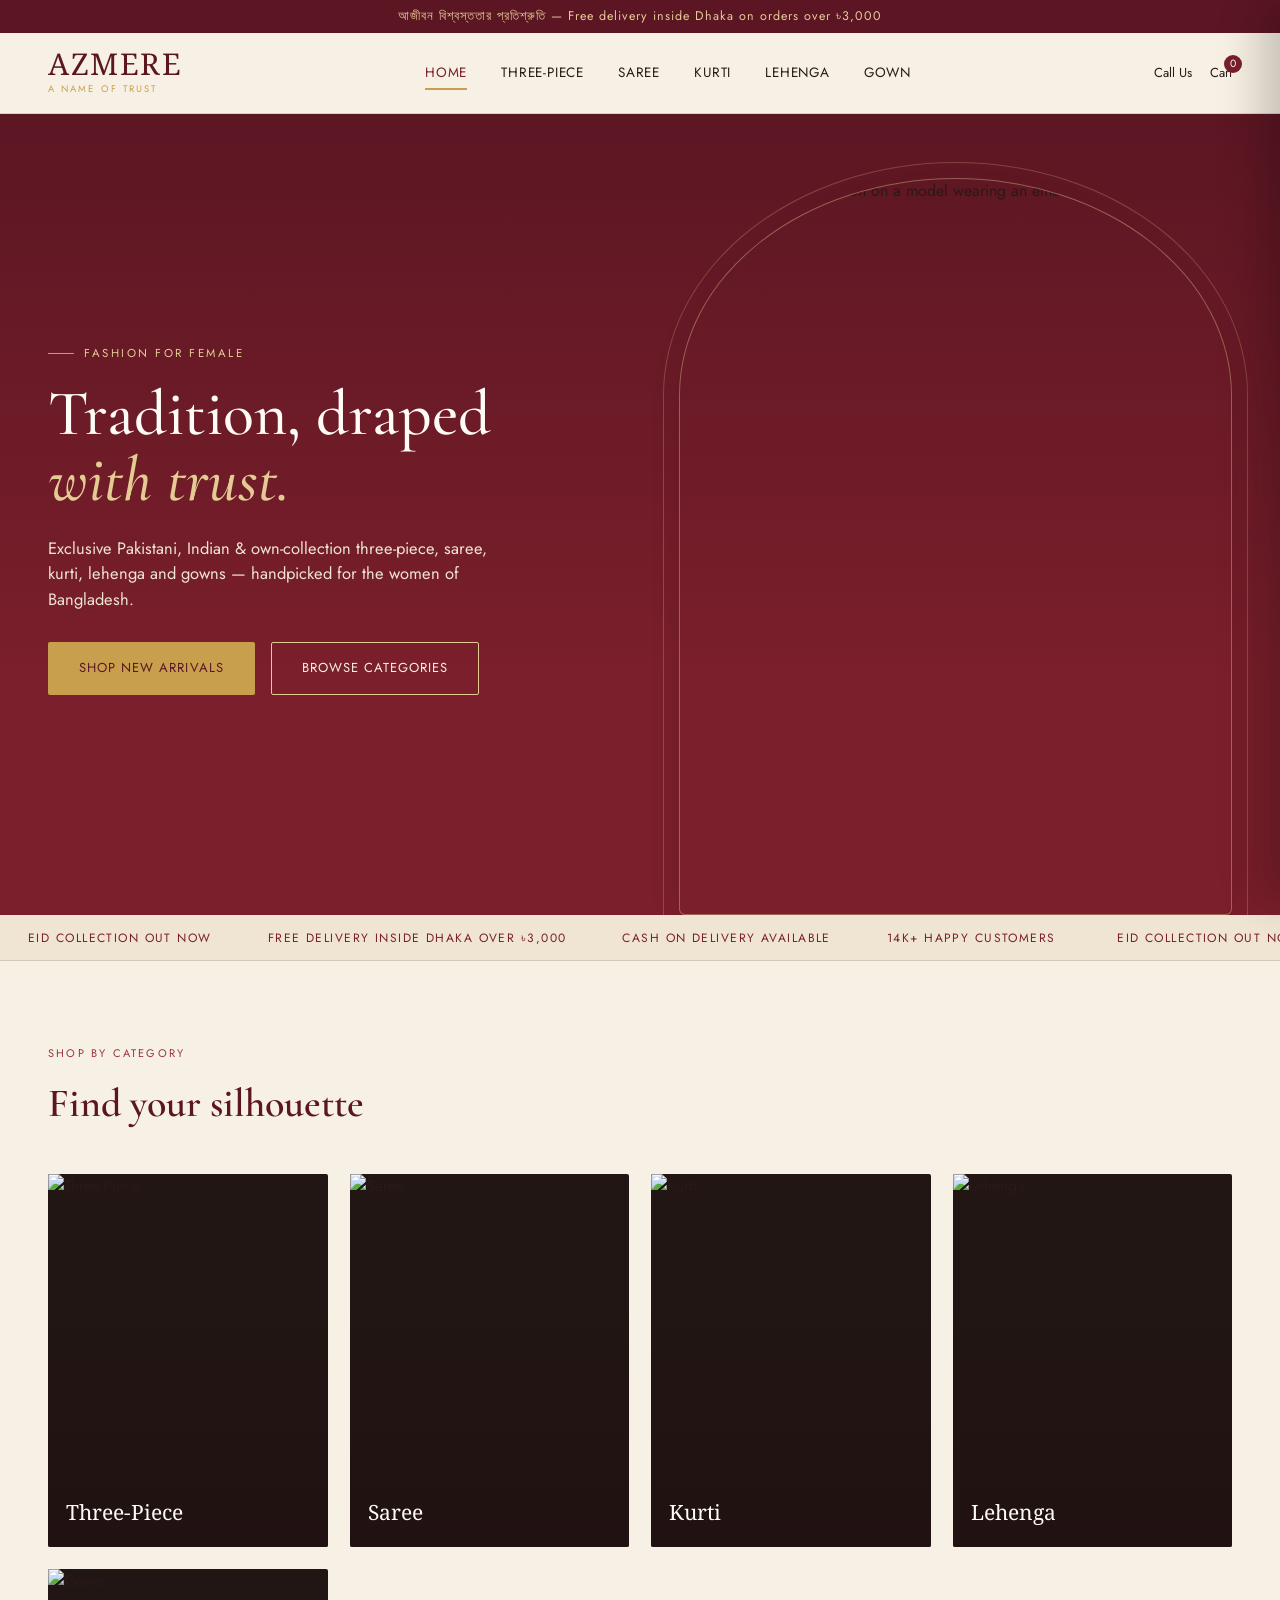
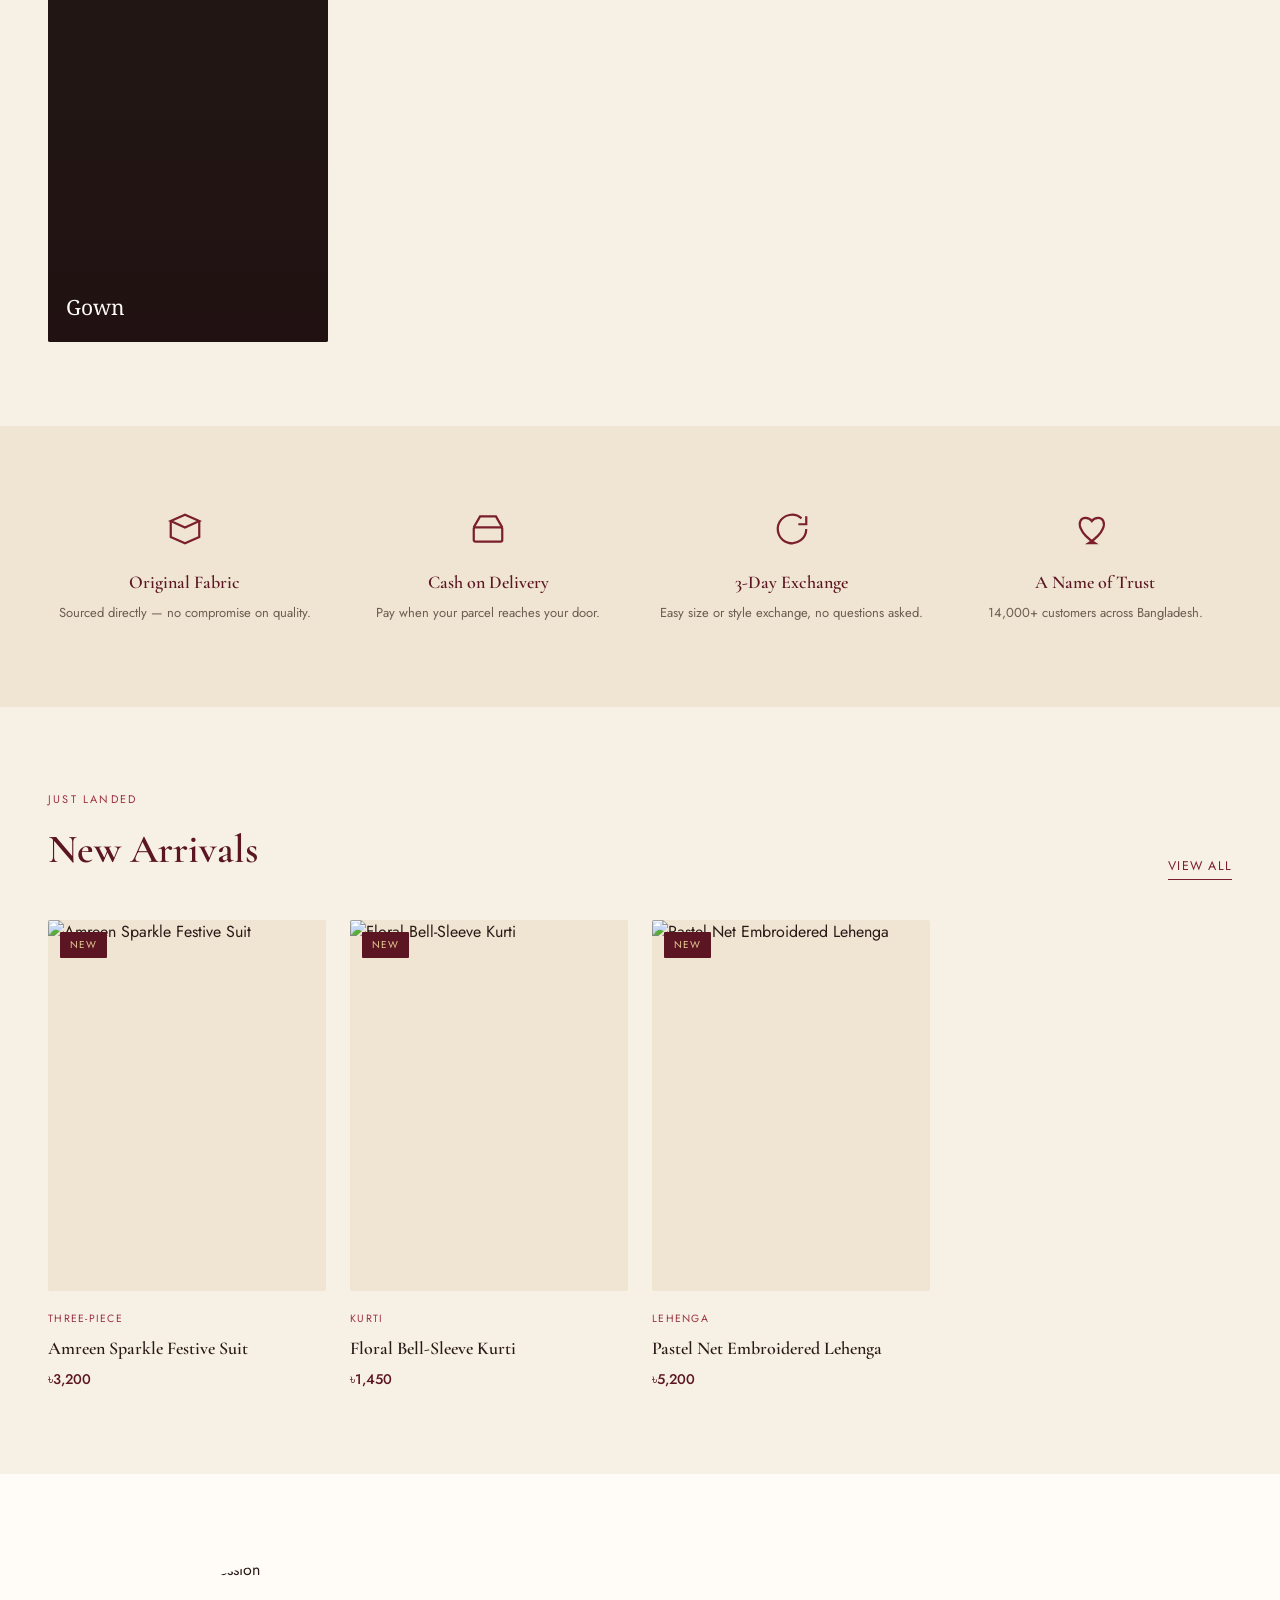
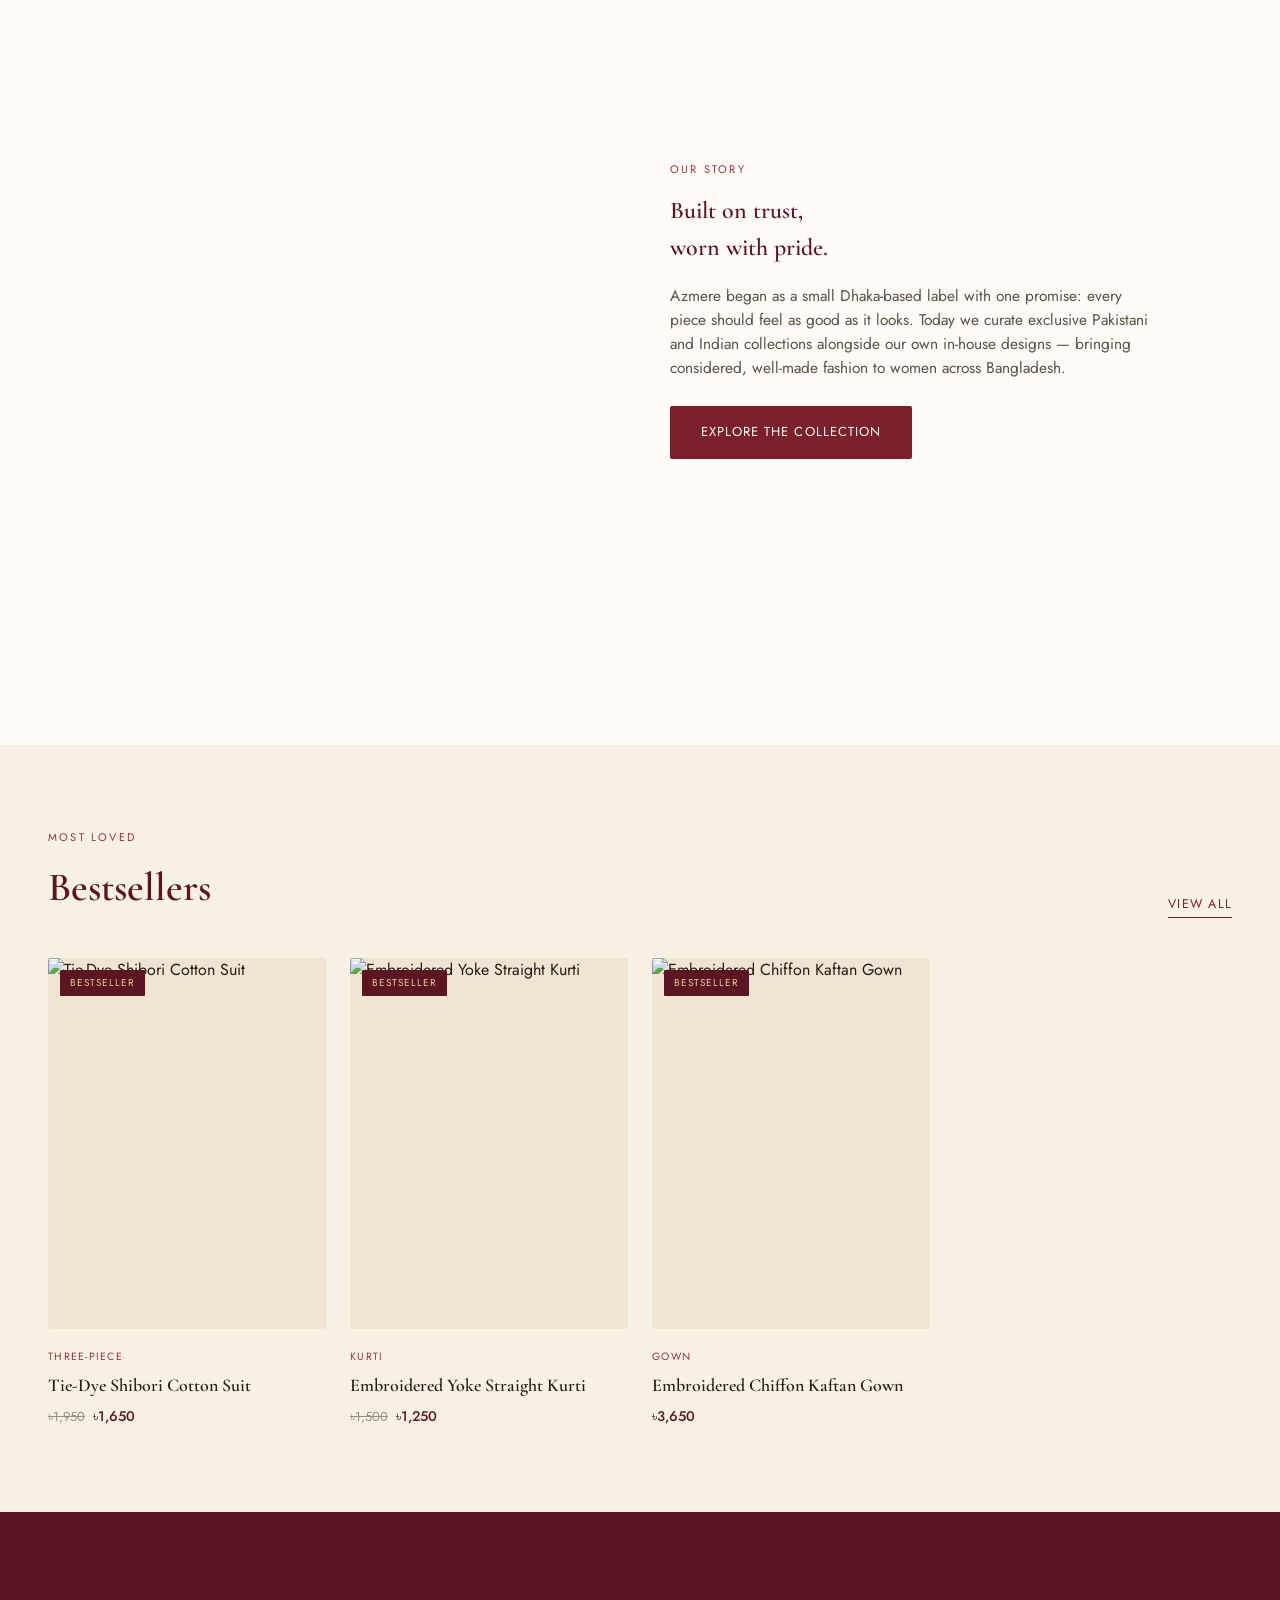
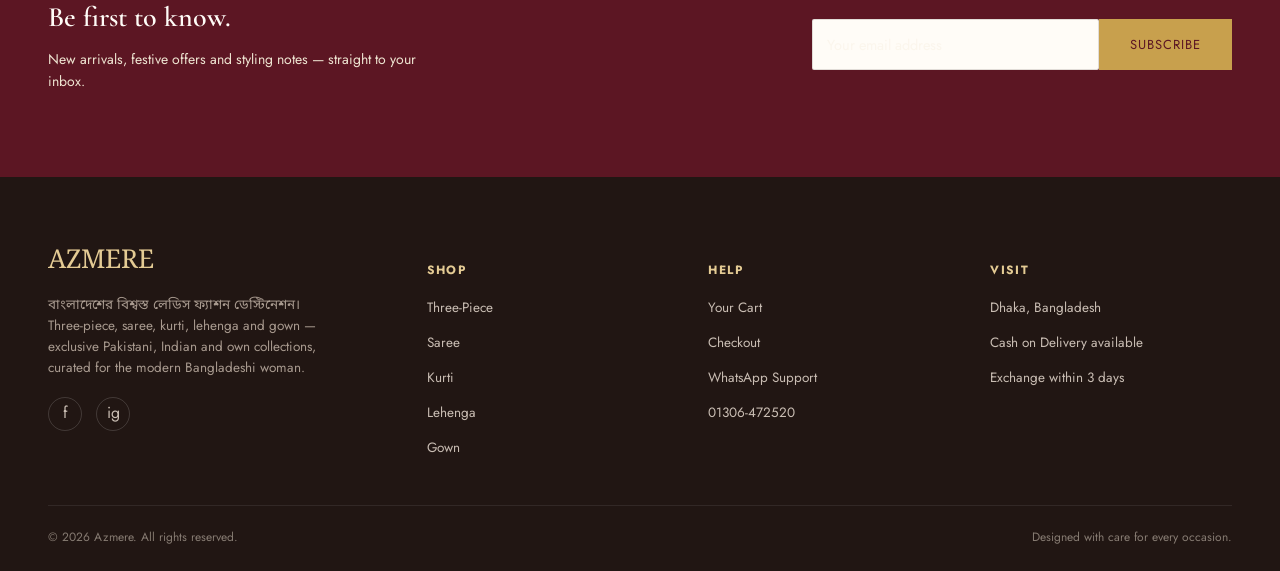
==== index.html @ 57e8e6a3 "Initial Azmere website" ====
<!DOCTYPE html>
<html lang="bn">
<head>
<meta charset="UTF-8">
<meta name="viewport" content="width=device-width, initial-scale=1.0">
<title>Azmere — A Name of Trust | Ladies Fashion, Bangladesh</title>
<link rel="preconnect" href="https://fonts.googleapis.com">
<link href="https://fonts.googleapis.com/css2?family=Cormorant+Garamond:ital,wght@0,500;0,600;1,500&family=Jost:wght@400;500;600&family=Noto+Sans+Bengali:wght@400;500&family=Noto+Serif+Bengali:wght@500;600&display=swap" rel="stylesheet">
<link rel="stylesheet" href="style.css">
</head>
<body>

<section class="hero">
  <div class="hero-grid">
    <div>
      <div class="hero-eyebrow">Fashion For Female</div>
      <h1>Tradition, draped<br><em>with trust.</em></h1>
      <p class="lede">Exclusive Pakistani, Indian &amp; own-collection three-piece, saree, kurti, lehenga and gowns — handpicked for the women of Bangladesh.</p>
      <div class="hero-ctas">
        <a href="category.html?cat=three-piece" class="btn btn-gold">Shop New Arrivals</a>
        <a href="#categories" class="btn btn-outline">Browse Categories</a>
      </div>
    </div>
    <div class="hero-art">
      <div class="arch"><img src="https://picsum.photos/seed/azmere-hero/800/1040" alt="Azmere festive collection on a model wearing an embroidered gown"></div>
    </div>
  </div>
</section>

<div class="strip"><div class="strip-track">
  <span>EID COLLECTION OUT NOW</span><span>FREE DELIVERY INSIDE DHAKA OVER ৳3,000</span><span>CASH ON DELIVERY AVAILABLE</span><span>14K+ HAPPY CUSTOMERS</span>
  <span>EID COLLECTION OUT NOW</span><span>FREE DELIVERY INSIDE DHAKA OVER ৳3,000</span><span>CASH ON DELIVERY AVAILABLE</span><span>14K+ HAPPY CUSTOMERS</span>
</div></div>

<section id="categories">
  <div class="container">
    <div class="section-head">
      <div>
        <span class="section-eyebrow">Shop by category</span>
        <h2>Find your silhouette</h2>
      </div>
    </div>
    <div class="cat-grid" id="catGrid"></div>
  </div>
</section>

<section class="trust">
  <div class="container trust-grid">
    <div class="trust-item">
      <svg class="trust-icon" viewBox="0 0 24 24" fill="none" stroke="currentColor" stroke-width="1.4"><path d="M3 7l9-4 9 4-9 4-9-4z"/><path d="M3 7v10l9 4 9-4V7"/></svg>
      <h4>Original Fabric</h4>
      <p>Sourced directly — no compromise on quality.</p>
    </div>
    <div class="trust-item">
      <svg class="trust-icon" viewBox="0 0 24 24" fill="none" stroke="currentColor" stroke-width="1.4"><path d="M3 11l4-7h10l4 7"/><rect x="3" y="11" width="18" height="9" rx="1"/></svg>
      <h4>Cash on Delivery</h4>
      <p>Pay when your parcel reaches your door.</p>
    </div>
    <div class="trust-item">
      <svg class="trust-icon" viewBox="0 0 24 24" fill="none" stroke="currentColor" stroke-width="1.4"><path d="M21 12a9 9 0 11-3-6.7"/><path d="M21 4v5h-5"/></svg>
      <h4>3-Day Exchange</h4>
      <p>Easy size or style exchange, no questions asked.</p>
    </div>
    <div class="trust-item">
      <svg class="trust-icon" viewBox="0 0 24 24" fill="none" stroke="currentColor" stroke-width="1.4"><path d="M12 21s-7-4.5-9-9.3C1.4 8 3 5 6 5c2 0 3.5 1.3 4 2 .5-.7 2-2 4-2 3 0 4.6 3 3 6.7-2 4.8-9 9.3-9 9.3z"/></svg>
      <h4>A Name of Trust</h4>
      <p>14,000+ customers across Bangladesh.</p>
    </div>
  </div>
</section>

<section>
  <div class="container">
    <div class="section-head">
      <div>
        <span class="section-eyebrow">Just landed</span>
        <h2>New Arrivals</h2>
      </div>
      <a class="view-all" href="category.html?cat=three-piece">View All</a>
    </div>
    <div class="prod-grid" id="newGrid"></div>
  </div>
</section>

<section class="editorial">
  <div class="container editorial-grid">
    <div class="editorial-art">
      <div class="arch"><img src="https://picsum.photos/seed/azmere-about/720/900" alt="Azmere studio styling session"></div>
    </div>
    <div class="editorial-copy">
      <span class="section-eyebrow">Our story</span>
      <h2>Built on trust,<br>worn with pride.</h2>
      <p>Azmere began as a small Dhaka-based label with one promise: every piece should feel as good as it looks. Today we curate exclusive Pakistani and Indian collections alongside our own in-house designs — bringing considered, well-made fashion to women across Bangladesh.</p>
      <a href="category.html?cat=gown" class="btn btn-maroon">Explore the Collection</a>
    </div>
  </div>
</section>

<section>
  <div class="container">
    <div class="section-head">
      <div>
        <span class="section-eyebrow">Most loved</span>
        <h2>Bestsellers</h2>
      </div>
      <a class="view-all" href="category.html?cat=kurti">View All</a>
    </div>
    <div class="prod-grid" id="bestGrid"></div>
  </div>
</section>

<section class="newsletter">
  <div class="container newsletter-inner">
    <div>
      <h2>Be first to know.</h2>
      <p>New arrivals, festive offers and styling notes — straight to your inbox.</p>
    </div>
    <form class="newsletter-form" onsubmit="event.preventDefault(); toast('Subscribed! Welcome to Azmere.'); this.reset();">
      <input type="email" placeholder="Your email address" required>
      <button class="btn btn-gold" type="submit">Subscribe</button>
    </form>
  </div>
</section>

<script src="app.js"></script>
<script>
  renderHeader("home");
  renderFooter();

  document.getElementById("catGrid").innerHTML = CATEGORIES.map(c => `
    <a class="cat-tile" href="category.html?cat=${c.slug}">
      <img src="${c.img}" alt="${c.name}">
      <span class="cat-label">${c.name}</span>
      <span class="cat-count">${PRODUCTS.filter(p=>p.cat===c.slug).length} styles</span>
    </a>
  `).join("");

  function productCard(p){
    const mainImg = img(p.images[0]);
    return `
    <a class="prod-card" href="product.html?id=${p.id}">
      <div class="prod-thumb">
        ${p.tag ? `<span class="badge">${p.tag}</span>` : ""}
        <img src="${mainImg}" alt="${p.name}">
        <button class="quick-add" onclick="event.preventDefault();event.stopPropagation();addToCart('${p.id}','${p.colors[0]}','M',1);toast('${p.name} added to bag');">Quick Add</button>
      </div>
      <span class="prod-cat">${catName(p.cat)}</span>
      <h3 class="prod-title">${p.name}</h3>
      <div class="prod-price">${p.was ? `<span class="was">${fmt(p.was)}</span>`:""}${fmt(p.price)}</div>
    </a>`;
  }

  document.getElementById("newGrid").innerHTML = PRODUCTS.filter(p=>p.tag==="New").slice(0,4).map(productCard).join("")
    || PRODUCTS.slice(0,4).map(productCard).join("");
  document.getElementById("bestGrid").innerHTML = PRODUCTS.filter(p=>p.tag==="Bestseller").slice(0,4).map(productCard).join("")
    || PRODUCTS.slice(4,8).map(productCard).join("");
</script>
</body>
</html>
---- style.css ----
/* ============================================================
   AZMERE — A Name of Trust
   Design tokens
   ============================================================ */
:root{
  --maroon-deep:   #5C1623;
  --maroon:        #7A1F2B;
  --maroon-soft:   #9C3340;
  --gold:          #C8A04D;
  --gold-soft:     #E4CB94;
  --cream:         #F7F0E4;
  --cream-2:       #EFE5D2;
  --charcoal:      #211613;
  --ink:           #2A1A17;
  --line:          rgba(42,26,23,0.14);
  --white:         #FFFCF7;

  --display: "Cormorant Garamond", "Noto Serif Bengali", serif;
  --body: "Jost", "Noto Sans Bengali", sans-serif;
  --label: "Jost", sans-serif;

  --radius: 2px;
  --shadow: 0 18px 40px -18px rgba(42,18,18,0.35);
  --maxw: 1240px;
}

@font-face{font-family:"Cormorant Garamond";src:local("Cormorant Garamond");}

*{box-sizing:border-box;}
html{scroll-behavior:smooth;}
body{
  margin:0;
  background:var(--cream);
  color:var(--ink);
  font-family:var(--body);
  font-size:16px;
  line-height:1.55;
  -webkit-font-smoothing:antialiased;
}
img{max-width:100%;display:block;}
a{color:inherit;text-decoration:none;}
ul{margin:0;padding:0;list-style:none;}
button{font-family:inherit;cursor:pointer;}
h1,h2,h3,h4{font-family:var(--display);font-weight:600;margin:0;color:var(--maroon-deep);}
.container{max-width:var(--maxw);margin:0 auto;padding:0 28px;}

:focus-visible{outline:2px solid var(--maroon);outline-offset:3px;}

/* ---------- Topbar ---------- */
.topbar{
  background:var(--maroon-deep);
  color:var(--gold-soft);
  font-family:var(--label);
  font-size:12.5px;
  letter-spacing:.08em;
  text-align:center;
  padding:7px 14px;
}

/* ---------- Header ---------- */
.site-header{
  background:var(--cream);
  border-bottom:1px solid var(--line);
  position:sticky;top:0;z-index:50;
}
.header-inner{
  display:flex;align-items:center;justify-content:space-between;
  padding:18px 28px;
  max-width:var(--maxw);margin:0 auto;
  gap:24px;
}
.logo{
  font-family:var(--display);
  font-size:30px;
  letter-spacing:.05em;
  color:var(--maroon-deep);
  display:flex;flex-direction:column;line-height:1;
}
.logo small{
  font-family:var(--label);
  font-size:9.5px;letter-spacing:.22em;color:var(--gold);
  margin-top:4px;text-transform:uppercase;
}
.main-nav{display:flex;gap:34px;font-family:var(--label);}
.main-nav a{
  font-size:13.5px;letter-spacing:.06em;text-transform:uppercase;
  color:var(--ink);position:relative;padding:6px 0;
}
.main-nav a.active, .main-nav a:hover{color:var(--maroon);}
.main-nav a.active::after{
  content:"";position:absolute;left:0;right:0;bottom:0;height:2px;background:var(--gold);
}
.header-actions{display:flex;align-items:center;gap:18px;}
.icon-btn{
  position:relative;background:none;border:none;color:var(--ink);
  display:flex;align-items:center;gap:6px;font-family:var(--label);font-size:13px;
}
.icon-btn:hover{color:var(--maroon);}
.cart-count{
  background:var(--maroon);color:var(--white);
  font-size:10.5px;border-radius:50%;
  width:18px;height:18px;display:flex;align-items:center;justify-content:center;
  position:absolute;top:-8px;right:-10px;
}
.nav-toggle{display:none;background:none;border:none;}

/* ---------- Hero / Arch motif (signature element) ---------- */
.arch{
  position:relative;
  border-radius: 280px 280px 6px 6px / 220px 220px 6px 6px;
  overflow:hidden;
}
.hero{
  position:relative;
  background:linear-gradient(180deg,var(--maroon-deep) 0%, var(--maroon) 70%);
  overflow:hidden;
  padding:0;
}
.hero-grid{
  display:grid;grid-template-columns:1.05fr 1fr;
  align-items:center;
  max-width:var(--maxw);margin:0 auto;
  gap:50px;padding:64px 28px 0;
}
.hero-eyebrow{
  font-family:var(--label);letter-spacing:.22em;font-size:11.5px;
  color:var(--gold-soft);text-transform:uppercase;
  display:flex;align-items:center;gap:10px;
}
.hero-eyebrow::before{content:"";width:26px;height:1px;background:var(--gold);}
.hero h1{
  color:var(--white);font-size:clamp(40px,5vw,64px);
  line-height:1.04;margin:18px 0 22px;font-weight:500;
}
.hero h1 em{color:var(--gold-soft);font-style:italic;}
.hero p.lede{
  color:var(--cream-2);font-size:16.5px;max-width:440px;margin:0 0 30px;
}
.hero-ctas{display:flex;gap:16px;margin-bottom:54px;flex-wrap:wrap;}
.hero-art{
  position:relative;align-self:end;
}
.hero-art .arch{
  aspect-ratio:3/4;
  border:1px solid rgba(228,203,148,.4);
  box-shadow:var(--shadow);
}
.hero-art img{width:100%;height:100%;object-fit:cover;}
.hero-art::before{
  content:"";position:absolute;inset:-16px;
  border-radius: 296px 296px 6px 6px / 236px 236px 6px 6px;
  border:1px solid rgba(228,203,148,.25);pointer-events:none;
}

/* ---------- Buttons ---------- */
.btn{
  display:inline-flex;align-items:center;justify-content:center;gap:8px;
  font-family:var(--label);font-size:13px;letter-spacing:.08em;text-transform:uppercase;
  padding:15px 30px;border-radius:var(--radius);border:1px solid transparent;
  transition:transform .18s ease, background .18s ease, color .18s ease, border-color .18s ease;
}
.btn:active{transform:translateY(1px);}
.btn-gold{background:var(--gold);color:var(--maroon-deep);}
.btn-gold:hover{background:var(--gold-soft);}
.btn-outline{border-color:var(--gold-soft);color:var(--cream);}
.btn-outline:hover{background:rgba(228,203,148,.12);}
.btn-maroon{background:var(--maroon);color:var(--white);}
.btn-maroon:hover{background:var(--maroon-deep);}
.btn-ghost{background:transparent;border-color:var(--line);color:var(--ink);}
.btn-ghost:hover{border-color:var(--maroon);}
.btn-block{width:100%;}
.btn[disabled]{opacity:.5;cursor:not-allowed;}

/* ---------- Marquee strip ---------- */
.strip{
  background:var(--cream-2);border-bottom:1px solid var(--line);
  overflow:hidden;white-space:nowrap;padding:10px 0;
}
.strip-track{display:inline-block;animation:scroll 26s linear infinite;font-family:var(--label);letter-spacing:.12em;font-size:12px;color:var(--maroon);text-transform:uppercase;}
.strip-track span{margin:0 28px;}
@keyframes scroll{from{transform:translateX(0);}to{transform:translateX(-50%);}}
@media (prefers-reduced-motion:reduce){.strip-track{animation:none;}}

/* ---------- Section scaffolding ---------- */
section{padding:84px 0;}
.section-head{
  display:flex;align-items:flex-end;justify-content:space-between;
  margin-bottom:40px;gap:24px;flex-wrap:wrap;
}
.section-eyebrow{
  font-family:var(--label);letter-spacing:.2em;font-size:11px;color:var(--maroon-soft);
  text-transform:uppercase;margin-bottom:10px;display:block;
}
.section-head h2{font-size:clamp(28px,3.2vw,40px);}
.section-head .view-all{font-family:var(--label);font-size:12.5px;letter-spacing:.1em;text-transform:uppercase;color:var(--maroon);border-bottom:1px solid var(--maroon);padding-bottom:3px;}

/* ---------- Category tiles ---------- */
.cat-grid{display:grid;grid-template-columns:repeat(4,1fr);gap:22px;}
.cat-tile{position:relative;display:block;border-radius:var(--radius);overflow:hidden;background:var(--charcoal);aspect-ratio:3/4;}
.cat-tile img{width:100%;height:100%;object-fit:cover;transition:transform .5s ease;}
.cat-tile:hover img{transform:scale(1.06);}
.cat-tile::after{content:"";position:absolute;inset:0;background:linear-gradient(180deg,rgba(33,16,18,0) 35%,rgba(33,16,18,.78) 100%);}
.cat-tile .cat-label{
  position:absolute;left:18px;bottom:16px;color:var(--white);z-index:2;
  font-family:var(--display);font-size:21px;
}
.cat-tile .cat-count{position:absolute;left:18px;bottom:0;transform:translateY(34px);color:var(--gold-soft);font-family:var(--label);font-size:11px;letter-spacing:.1em;z-index:2;}

/* ---------- Product grid / cards ---------- */
.prod-grid{display:grid;grid-template-columns:repeat(4,1fr);gap:28px 24px;}
.prod-card{display:block;position:relative;}
.prod-thumb{
  position:relative;aspect-ratio:3/4;overflow:hidden;background:var(--cream-2);
  border-radius:var(--radius);margin-bottom:14px;
}
.prod-thumb img{width:100%;height:100%;object-fit:cover;transition:transform .45s ease;}
.prod-card:hover .prod-thumb img{transform:scale(1.045);}
.badge{
  position:absolute;top:12px;left:12px;background:var(--maroon-deep);color:var(--gold-soft);
  font-family:var(--label);font-size:10px;letter-spacing:.1em;text-transform:uppercase;
  padding:5px 10px;border-radius:1px;z-index:2;
}
.quick-add{
  position:absolute;left:10px;right:10px;bottom:10px;
  background:rgba(247,240,228,.95);color:var(--maroon-deep);
  font-family:var(--label);font-size:11.5px;letter-spacing:.08em;text-transform:uppercase;
  padding:10px;text-align:center;border-radius:1px;
  opacity:0;transform:translateY(8px);transition:opacity .2s, transform .2s;
  border:none;width:calc(100% - 20px);
}
.prod-card:hover .quick-add{opacity:1;transform:translateY(0);}
.prod-cat{font-family:var(--label);font-size:10.5px;letter-spacing:.12em;color:var(--maroon-soft);text-transform:uppercase;}
.prod-title{font-family:var(--display);font-size:18px;margin:5px 0 6px;color:var(--ink);}
.prod-price{font-family:var(--label);font-size:14px;color:var(--maroon-deep);font-weight:500;}
.prod-price .was{color:#9a8c80;text-decoration:line-through;font-weight:400;margin-right:8px;font-size:13px;}

/* ---------- Filters bar ---------- */
.filters-bar{
  display:flex;align-items:center;justify-content:space-between;gap:18px;
  padding:18px 0;border-bottom:1px solid var(--line);margin-bottom:34px;flex-wrap:wrap;
}
.filters-left{display:flex;gap:10px;flex-wrap:wrap;}
.chip{
  font-family:var(--label);font-size:12px;letter-spacing:.06em;text-transform:uppercase;
  padding:9px 16px;border:1px solid var(--line);border-radius:20px;background:var(--white);color:var(--ink);
}
.chip.active{background:var(--maroon-deep);color:var(--gold-soft);border-color:var(--maroon-deep);}
.sort-select{
  font-family:var(--label);font-size:12.5px;letter-spacing:.05em;text-transform:uppercase;
  padding:9px 14px;border:1px solid var(--line);background:var(--white);border-radius:20px;color:var(--ink);
}
.result-count{font-family:var(--label);font-size:12.5px;color:#7a6a60;}

/* ---------- Breadcrumb ---------- */
.breadcrumb{
  font-family:var(--label);font-size:11.5px;letter-spacing:.06em;text-transform:uppercase;
  color:#8a7a6f;padding:22px 0 0;
}
.breadcrumb a:hover{color:var(--maroon);}
.breadcrumb span{margin:0 8px;}

/* ---------- Page banner ---------- */
.page-banner{
  background:linear-gradient(180deg,var(--maroon-deep), var(--maroon));
  padding:46px 0 38px;color:var(--white);
}
.page-banner h1{color:var(--white);font-size:clamp(30px,4vw,42px);}
.page-banner .breadcrumb{color:var(--gold-soft);opacity:.85;}
.page-banner .breadcrumb a{color:var(--gold-soft);}

/* ---------- Product view ---------- */
.pv-wrap{display:grid;grid-template-columns:0.95fr 1fr;gap:64px;padding-top:50px;}
.pv-gallery{display:flex;gap:14px;}
.pv-thumbs{display:flex;flex-direction:column;gap:10px;width:78px;flex-shrink:0;}
.pv-thumbs button{
  border:1px solid var(--line);padding:0;background:none;border-radius:var(--radius);overflow:hidden;aspect-ratio:3/4;
}
.pv-thumbs button.active{border-color:var(--maroon);}
.pv-main{flex:1;aspect-ratio:3/4;overflow:hidden;border-radius:var(--radius);background:var(--cream-2);}
.pv-main img{width:100%;height:100%;object-fit:cover;}
.pv-info .prod-cat{font-size:11.5px;}
.pv-info h1{font-size:clamp(28px,3vw,36px);margin:10px 0 14px;}
.pv-price-row{display:flex;align-items:center;gap:12px;margin-bottom:6px;}
.pv-price{font-family:var(--label);font-size:22px;color:var(--maroon-deep);font-weight:500;}
.pv-price .was{font-size:16px;color:#9a8c80;text-decoration:line-through;font-weight:400;}
.pv-save{font-family:var(--label);font-size:11.5px;background:var(--gold-soft);color:var(--maroon-deep);padding:4px 9px;border-radius:2px;letter-spacing:.04em;}
.pv-stock{font-family:var(--label);font-size:12px;color:#3f7a4d;margin:10px 0 20px;letter-spacing:.03em;}
.pv-divider{height:1px;background:var(--line);margin:26px 0;}
.option-block{margin-bottom:24px;}
.option-label{font-family:var(--label);font-size:12px;letter-spacing:.1em;text-transform:uppercase;color:var(--ink);margin-bottom:10px;display:flex;justify-content:space-between;}
.swatches{display:flex;gap:10px;flex-wrap:wrap;}
.swatch{
  font-family:var(--label);font-size:12.5px;padding:9px 16px;border:1px solid var(--line);
  background:var(--white);border-radius:20px;color:var(--ink);
}
.swatch.active{border-color:var(--maroon-deep);background:var(--maroon-deep);color:var(--gold-soft);}
.qty-row{display:flex;align-items:center;gap:18px;margin-bottom:22px;}
.qty-stepper{display:flex;align-items:center;border:1px solid var(--line);border-radius:24px;overflow:hidden;}
.qty-stepper button{background:none;border:none;width:38px;height:38px;font-size:16px;color:var(--maroon-deep);}
.qty-stepper span{width:34px;text-align:center;font-family:var(--label);}
.pv-actions{display:flex;gap:14px;margin-bottom:26px;}
.pv-meta{font-family:var(--label);font-size:12.5px;color:#6c5d53;line-height:2;}
.pv-meta strong{color:var(--ink);}
.accordion{border-top:1px solid var(--line);margin-top:30px;}
.accordion-item{border-bottom:1px solid var(--line);}
.accordion-item summary{
  font-family:var(--display);font-size:16.5px;padding:18px 0;cursor:pointer;
  display:flex;justify-content:space-between;align-items:center;color:var(--ink);
  list-style:none;
}
.accordion-item summary::-webkit-details-marker{display:none;}
.accordion-item summary::after{content:"+";font-family:var(--label);font-size:18px;color:var(--maroon);}
.accordion-item[open] summary::after{content:"–";}
.accordion-item .accordion-body{padding-bottom:20px;font-size:14.5px;color:#5c4f47;}

/* ---------- Trust strip ---------- */
.trust{background:var(--cream-2);}
.trust-grid{display:grid;grid-template-columns:repeat(4,1fr);gap:30px;text-align:center;}
.trust-item h4{font-family:var(--display);font-size:18px;margin:14px 0 6px;}
.trust-item p{font-size:13px;color:#6c5d53;margin:0;}
.trust-icon{width:38px;height:38px;margin:0 auto;color:var(--maroon);}

/* ---------- Editorial / about block ---------- */
.editorial{background:var(--white);}
.editorial-grid{display:grid;grid-template-columns:1fr 1fr;gap:60px;align-items:center;}
.editorial-art .arch{aspect-ratio:4/5;}
.editorial-copy .section-eyebrow{margin-bottom:14px;}
.editorial-copy p{color:#5c4f47;font-size:15.5px;margin:18px 0 26px;max-width:480px;}

/* ---------- Newsletter ---------- */
.newsletter{background:var(--maroon-deep);color:var(--cream);}
.newsletter-inner{display:flex;align-items:center;justify-content:space-between;gap:30px;flex-wrap:wrap;}
.newsletter h2{color:var(--white);font-size:28px;max-width:380px;}
.newsletter p{color:var(--cream-2);margin:10px 0 0;max-width:380px;font-size:14px;}
.newsletter-form{display:flex;gap:0;flex:1;max-width:420px;min-width:280px;}
.newsletter-form input{
  flex:1;border:1px solid rgba(228,203,148,.4);background:transparent;color:var(--white);
  padding:14px 16px;font-family:var(--body);font-size:14px;border-right:none;
}
.newsletter-form input::placeholder{color:rgba(247,240,228,.55);}
.newsletter-form button{border-radius:0;}

/* ---------- Footer ---------- */
.site-footer{background:var(--charcoal);color:#c9bdb3;padding:64px 0 24px;}
.footer-grid{display:grid;grid-template-columns:1.4fr 1fr 1fr 1fr;gap:40px;padding-bottom:46px;border-bottom:1px solid rgba(255,255,255,.08);}
.footer-logo{font-family:var(--display);font-size:26px;color:var(--gold-soft);}
.footer-grid p{font-size:13.5px;color:#a89a8f;max-width:280px;margin:14px 0 0;}
.footer-col h5{font-family:var(--label);font-size:12px;letter-spacing:.12em;text-transform:uppercase;color:var(--gold-soft);margin-bottom:16px;}
.footer-col ul{display:flex;flex-direction:column;gap:10px;}
.footer-col a{font-size:13.5px;color:#c9bdb3;}
.footer-col a:hover{color:var(--gold-soft);}
.footer-bottom{display:flex;justify-content:space-between;padding-top:22px;font-size:12px;color:#867b72;flex-wrap:wrap;gap:10px;}
.social-row{display:flex;gap:14px;margin-top:18px;}
.social-row a{width:34px;height:34px;border:1px solid rgba(255,255,255,.15);border-radius:50%;display:flex;align-items:center;justify-content:center;}
.social-row a:hover{border-color:var(--gold-soft);color:var(--gold-soft);}

/* ---------- Cart page ---------- */
.cart-wrap{display:grid;grid-template-columns:1.7fr 1fr;gap:50px;align-items:start;}
.cart-line{display:grid;grid-template-columns:96px 1fr auto auto;gap:18px;align-items:center;padding:22px 0;border-bottom:1px solid var(--line);}
.cart-line img{width:96px;height:120px;object-fit:cover;border-radius:var(--radius);}
.cart-line-title{font-family:var(--display);font-size:17px;margin-bottom:4px;}
.cart-line-opt{font-family:var(--label);font-size:12px;color:#8a7a6f;}
.cart-line-remove{font-family:var(--label);font-size:11.5px;color:var(--maroon-soft);text-decoration:underline;margin-top:6px;background:none;border:none;padding:0;}
.cart-line-price{font-family:var(--label);font-size:14.5px;color:var(--ink);text-align:right;min-width:90px;}
.summary-card{background:var(--white);border:1px solid var(--line);border-radius:var(--radius);padding:28px;}
.summary-card h3{font-size:20px;margin-bottom:20px;}
.summary-row{display:flex;justify-content:space-between;font-family:var(--label);font-size:13.5px;padding:9px 0;color:#5c4f47;}
.summary-row.total{border-top:1px solid var(--line);margin-top:8px;padding-top:16px;font-size:16px;color:var(--ink);font-weight:500;}
.promo-row{display:flex;gap:8px;margin:18px 0;}
.promo-row input{flex:1;border:1px solid var(--line);padding:11px 12px;font-family:var(--body);font-size:13px;background:var(--cream);}
.empty-state{text-align:center;padding:90px 20px;}
.empty-state h2{margin-bottom:14px;}
.empty-state p{color:#7a6a60;margin-bottom:26px;}

/* ---------- Checkout ---------- */
.checkout-wrap{display:grid;grid-template-columns:1.4fr 1fr;gap:60px;align-items:start;}
.form-group{margin-bottom:18px;}
.form-row{display:grid;grid-template-columns:1fr 1fr;gap:16px;}
label{font-family:var(--label);font-size:11.5px;letter-spacing:.08em;text-transform:uppercase;color:#5c4f47;display:block;margin-bottom:8px;}
input[type=text],input[type=email],input[type=tel],textarea,select.input{
  width:100%;border:1px solid var(--line);background:var(--white);padding:13px 14px;
  font-family:var(--body);font-size:14.5px;color:var(--ink);border-radius:var(--radius);
}
input:focus,textarea:focus,select:focus{border-color:var(--maroon);}
.pay-options{display:flex;flex-direction:column;gap:12px;margin-top:10px;}
.pay-option{
  border:1px solid var(--line);border-radius:var(--radius);padding:16px;
  display:flex;align-items:center;gap:14px;font-family:var(--label);font-size:13.5px;cursor:pointer;
}
.pay-option input{width:auto;margin:0;}
.pay-option.active{border-color:var(--maroon);background:rgba(122,31,43,.04);}
.mini-line{display:flex;gap:14px;padding:12px 0;border-bottom:1px solid var(--line);align-items:center;}
.mini-line img{width:56px;height:70px;object-fit:cover;border-radius:2px;}
.mini-line-title{font-size:13.5px;font-family:var(--label);}
.mini-line-qty{font-size:11.5px;color:#8a7a6f;}
.mini-line-price{margin-left:auto;font-family:var(--label);font-size:13px;}
.order-success{text-align:center;padding:100px 20px;}
.order-success .mark{
  width:74px;height:74px;border-radius:50%;border:2px solid var(--gold);
  display:flex;align-items:center;justify-content:center;margin:0 auto 24px;color:var(--gold);font-size:30px;
}

/* ---------- Toast ---------- */
.toast{
  position:fixed;bottom:26px;right:26px;background:var(--maroon-deep);color:var(--gold-soft);
  font-family:var(--label);font-size:13px;letter-spacing:.03em;
  padding:14px 22px;border-radius:var(--radius);box-shadow:var(--shadow);
  transform:translateY(20px);opacity:0;transition:transform .25s, opacity .25s;
  z-index:200;
}
.toast.show{transform:translateY(0);opacity:1;}

/* ---------- Mobile nav ---------- */
.mobile-nav{
  position:fixed;inset:0 0 0 auto;width:78%;max-width:320px;background:var(--cream);
  box-shadow:-20px 0 40px rgba(0,0,0,.2);transform:translateX(100%);
  transition:transform .3s ease;z-index:100;padding:28px;
}
.mobile-nav.open{transform:translateX(0);}
.mobile-nav a{display:block;padding:14px 0;font-family:var(--display);font-size:20px;border-bottom:1px solid var(--line);color:var(--ink);}
.scrim{position:fixed;inset:0;background:rgba(33,16,18,.4);opacity:0;pointer-events:none;transition:opacity .3s;z-index:90;}
.scrim.show{opacity:1;pointer-events:auto;}

/* ---------- Responsive ---------- */
@media (max-width:1080px){
  .cat-grid{grid-template-columns:repeat(2,1fr);}
  .prod-grid{grid-template-columns:repeat(2,1fr);}
  .hero-grid{grid-template-columns:1fr;}
  .hero-art{order:-1;max-width:340px;}
  .editorial-grid{grid-template-columns:1fr;}
  .editorial-art{order:-1;}
  .trust-grid{grid-template-columns:repeat(2,1fr);}
  .pv-wrap{grid-template-columns:1fr;}
  .cart-wrap{grid-template-columns:1fr;}
  .checkout-wrap{grid-template-columns:1fr;}
  .footer-grid{grid-template-columns:1fr 1fr;}
}
@media (max-width:720px){
  .main-nav{display:none;}
  .nav-toggle{display:block;}
  section{padding:54px 0;}
  .cat-grid,.prod-grid{grid-template-columns:repeat(2,1fr);gap:14px;}
  .form-row{grid-template-columns:1fr;}
  .cart-line{grid-template-columns:70px 1fr;grid-template-rows:auto auto;}
  .cart-line-price{grid-column:2;text-align:left;}
  .footer-grid{grid-template-columns:1fr;}
}
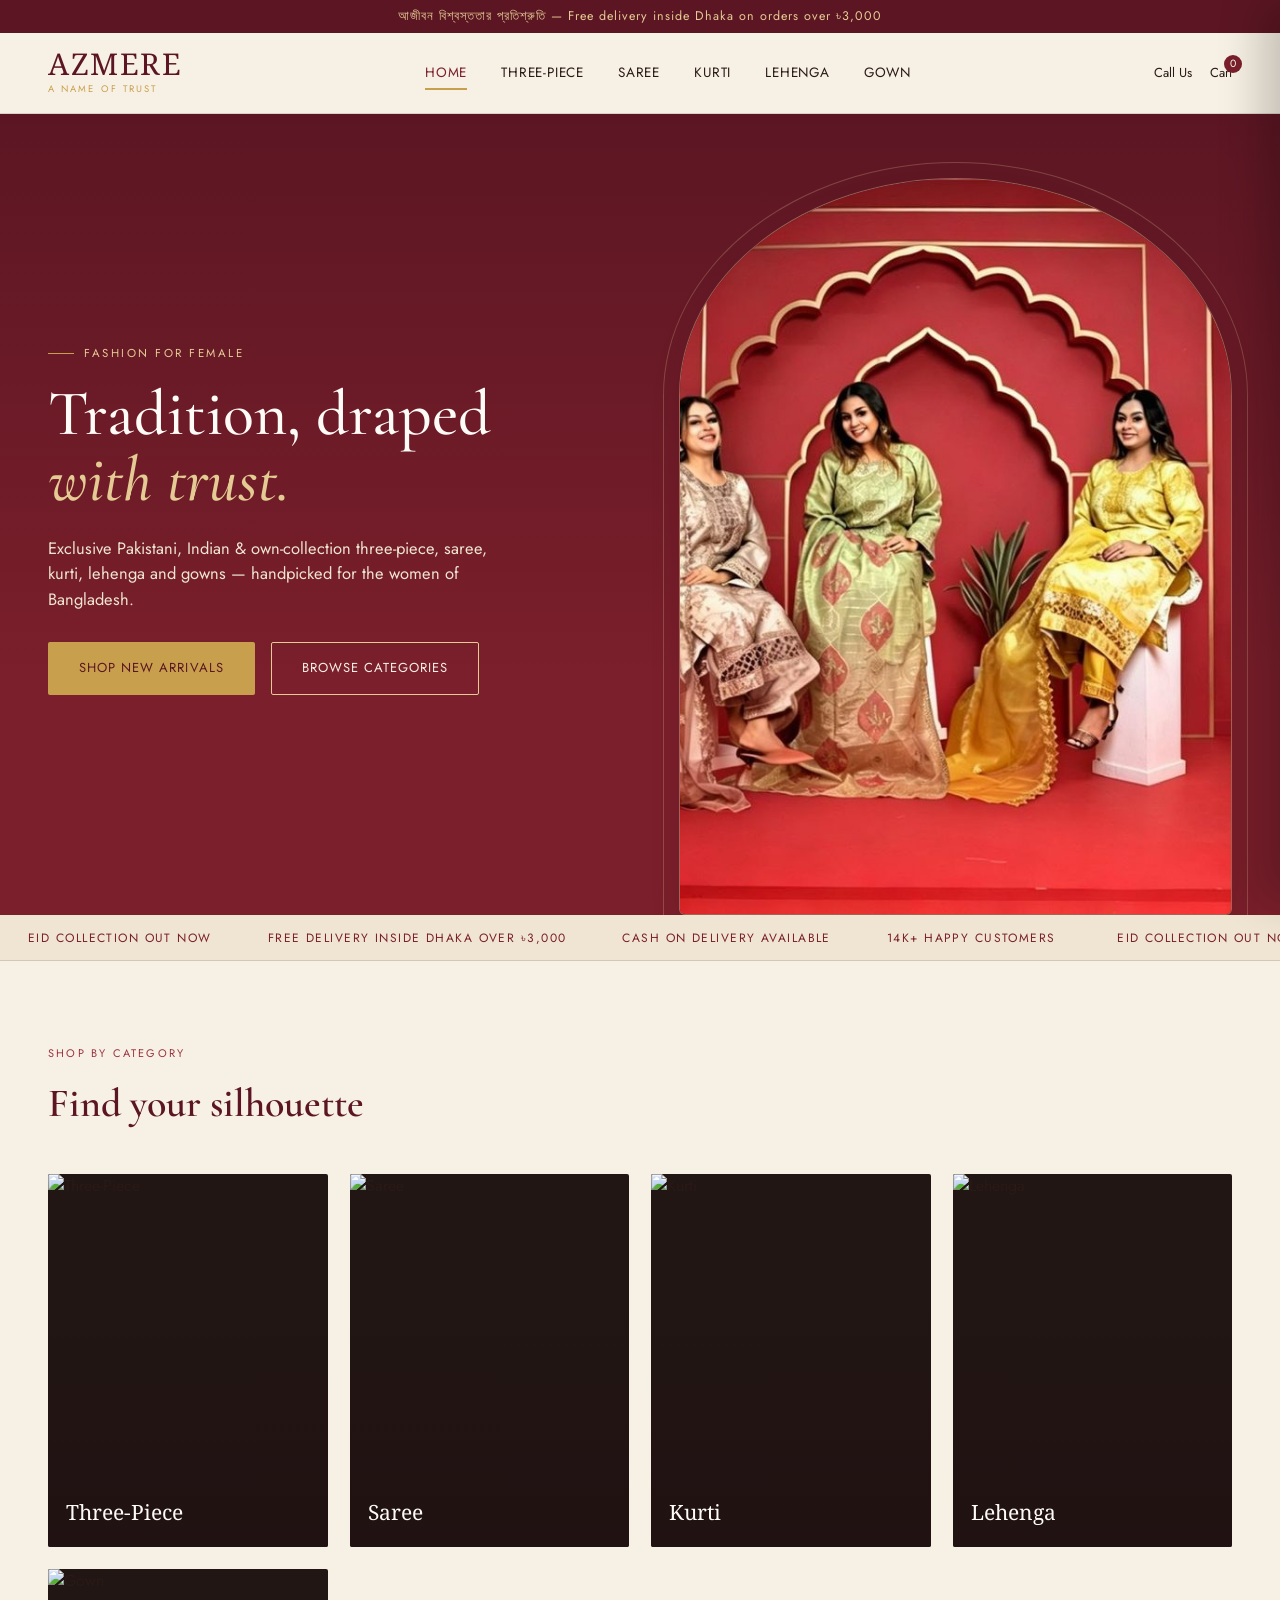
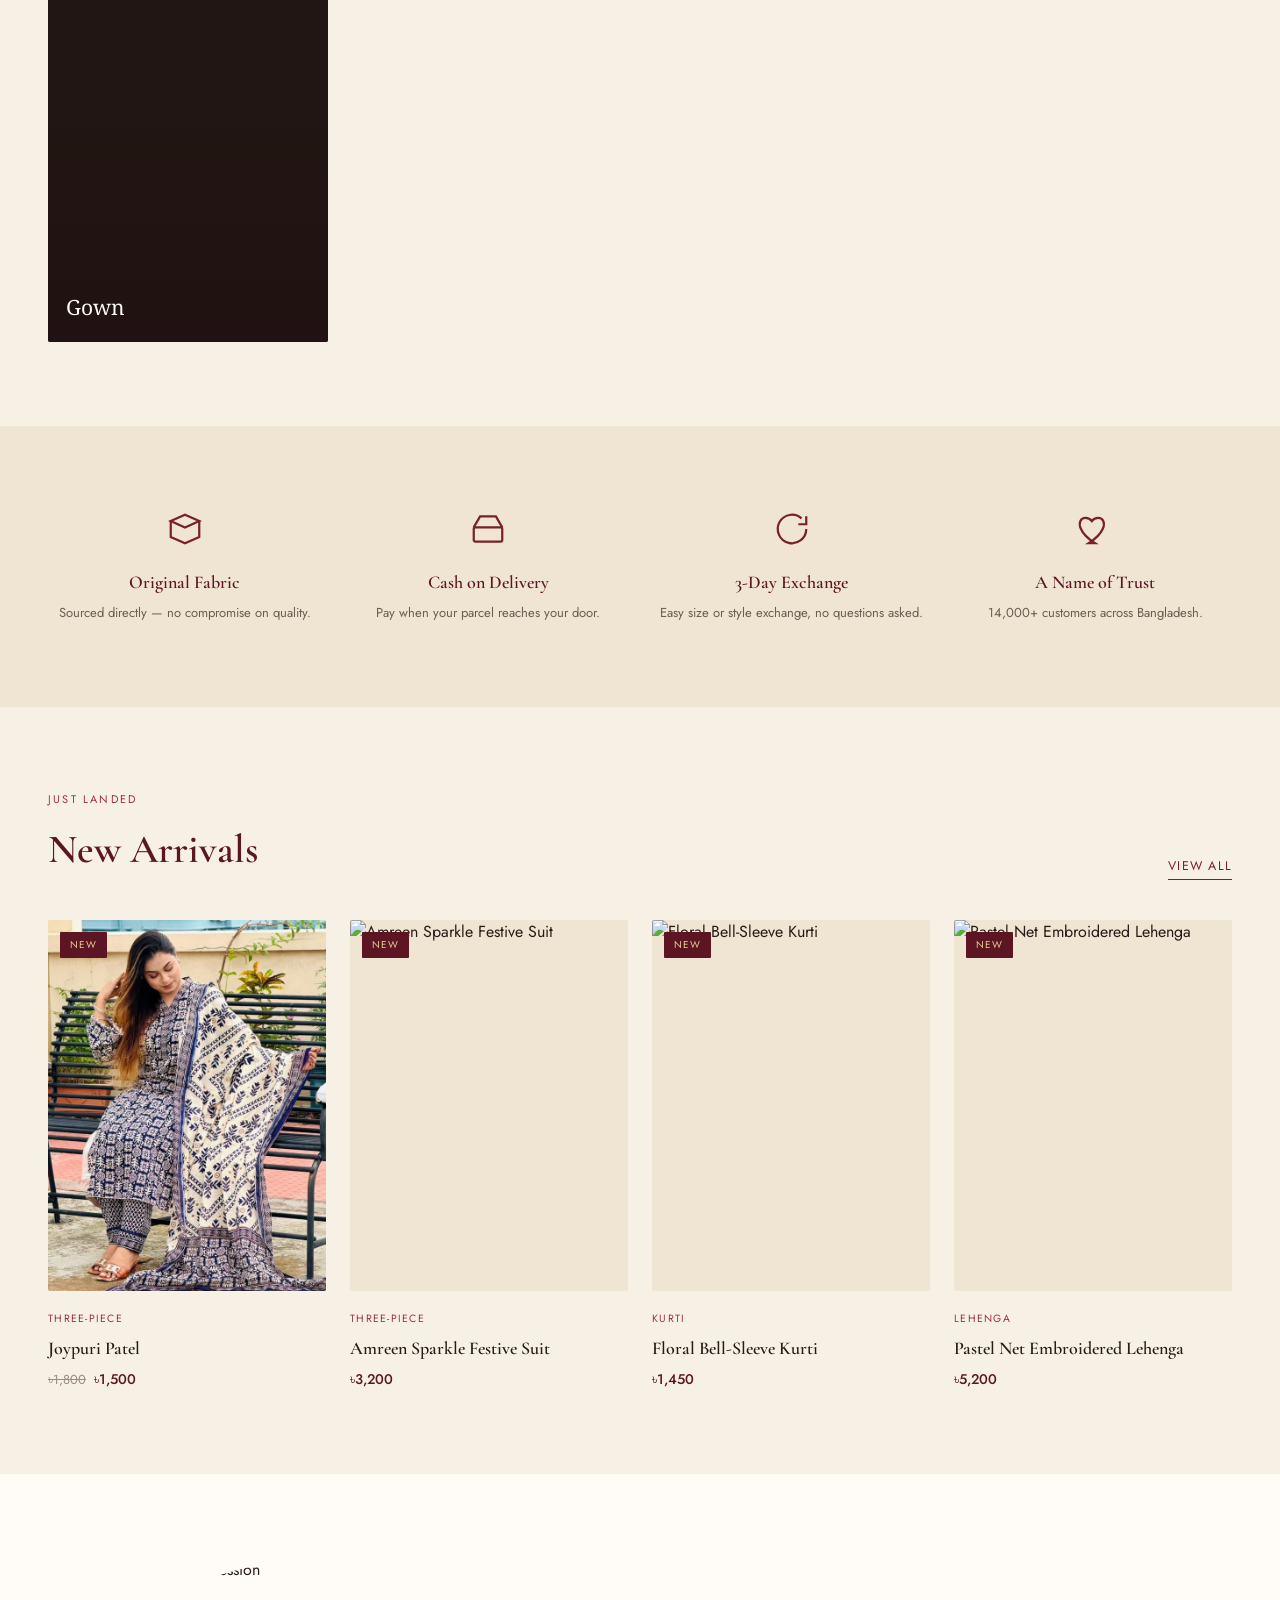
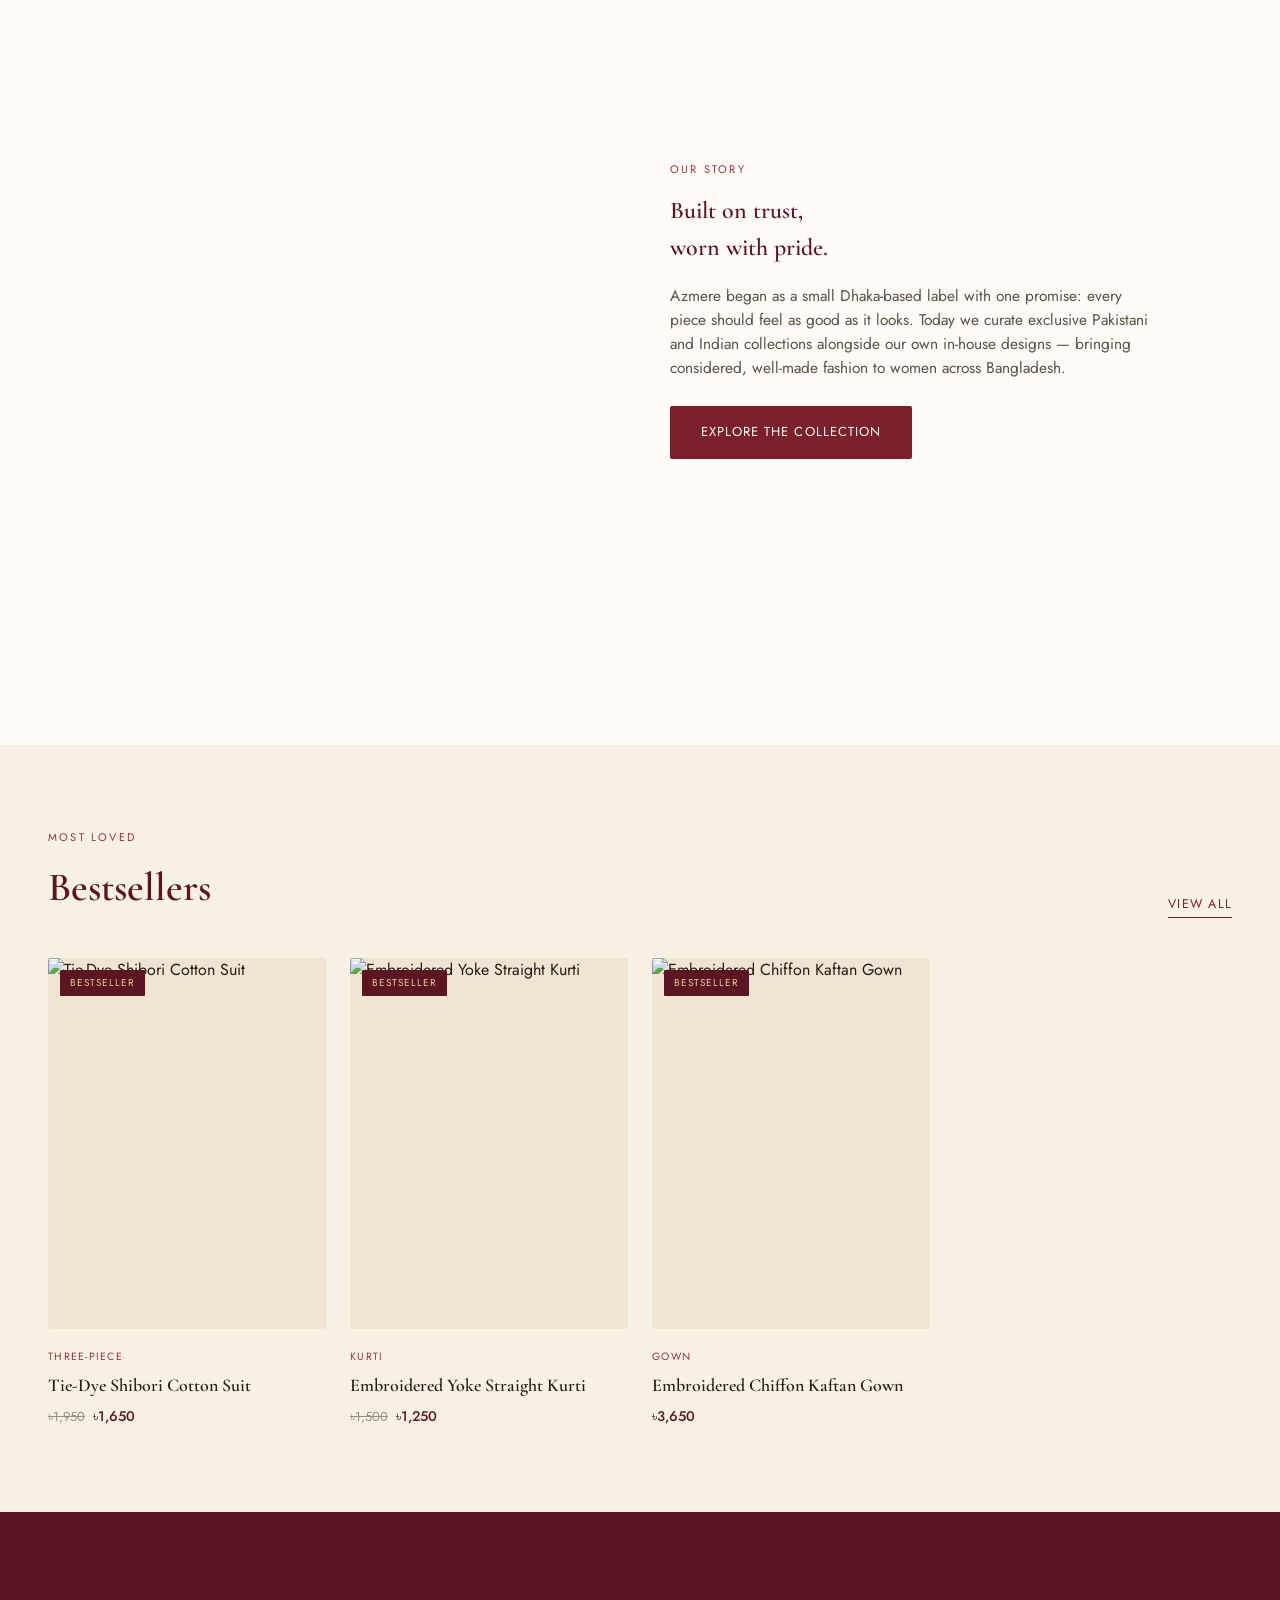
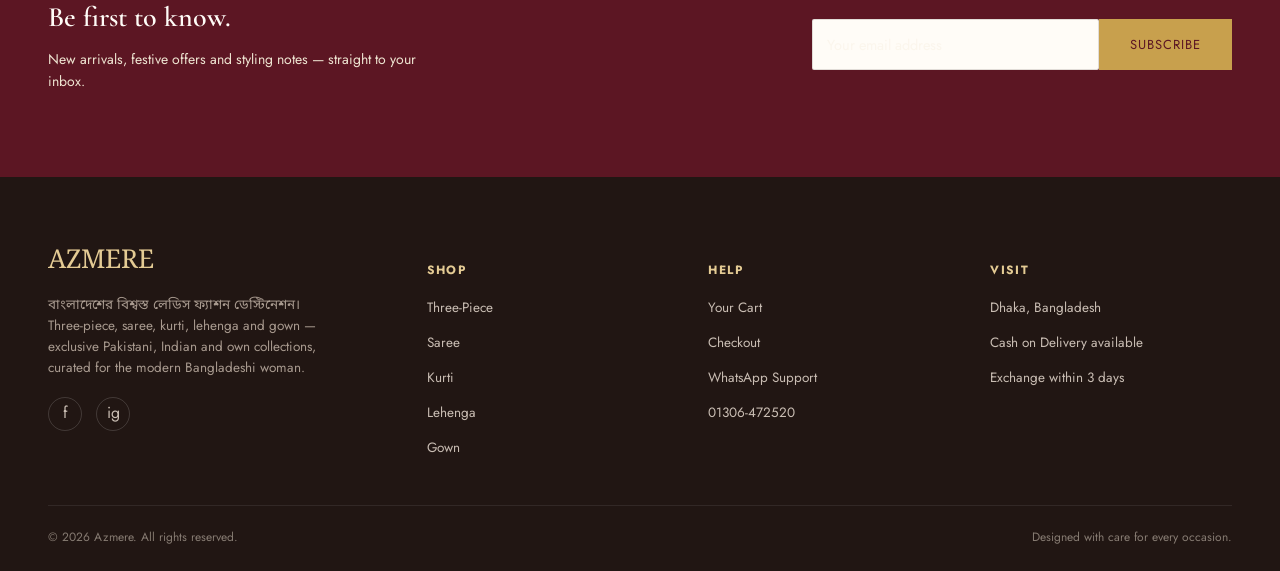
==== commit 7ec61079: "Replace hero placeholder with brand photo" ====
--- a/index.html
+++ b/index.html
@@ -22,7 +22,7 @@
       </div>
     </div>
     <div class="hero-art">
-      <div class="arch"><img src="https://picsum.photos/seed/azmere-hero/800/1040" alt="Azmere festive collection on a model wearing an embroidered gown"></div>
+      <div class="arch"><img src="[data-uri]" alt="Azmere brand photoshoot - models wearing Azmere three-piece outfits in front of an arch backdrop"></div>
     </div>
   </div>
 </section>
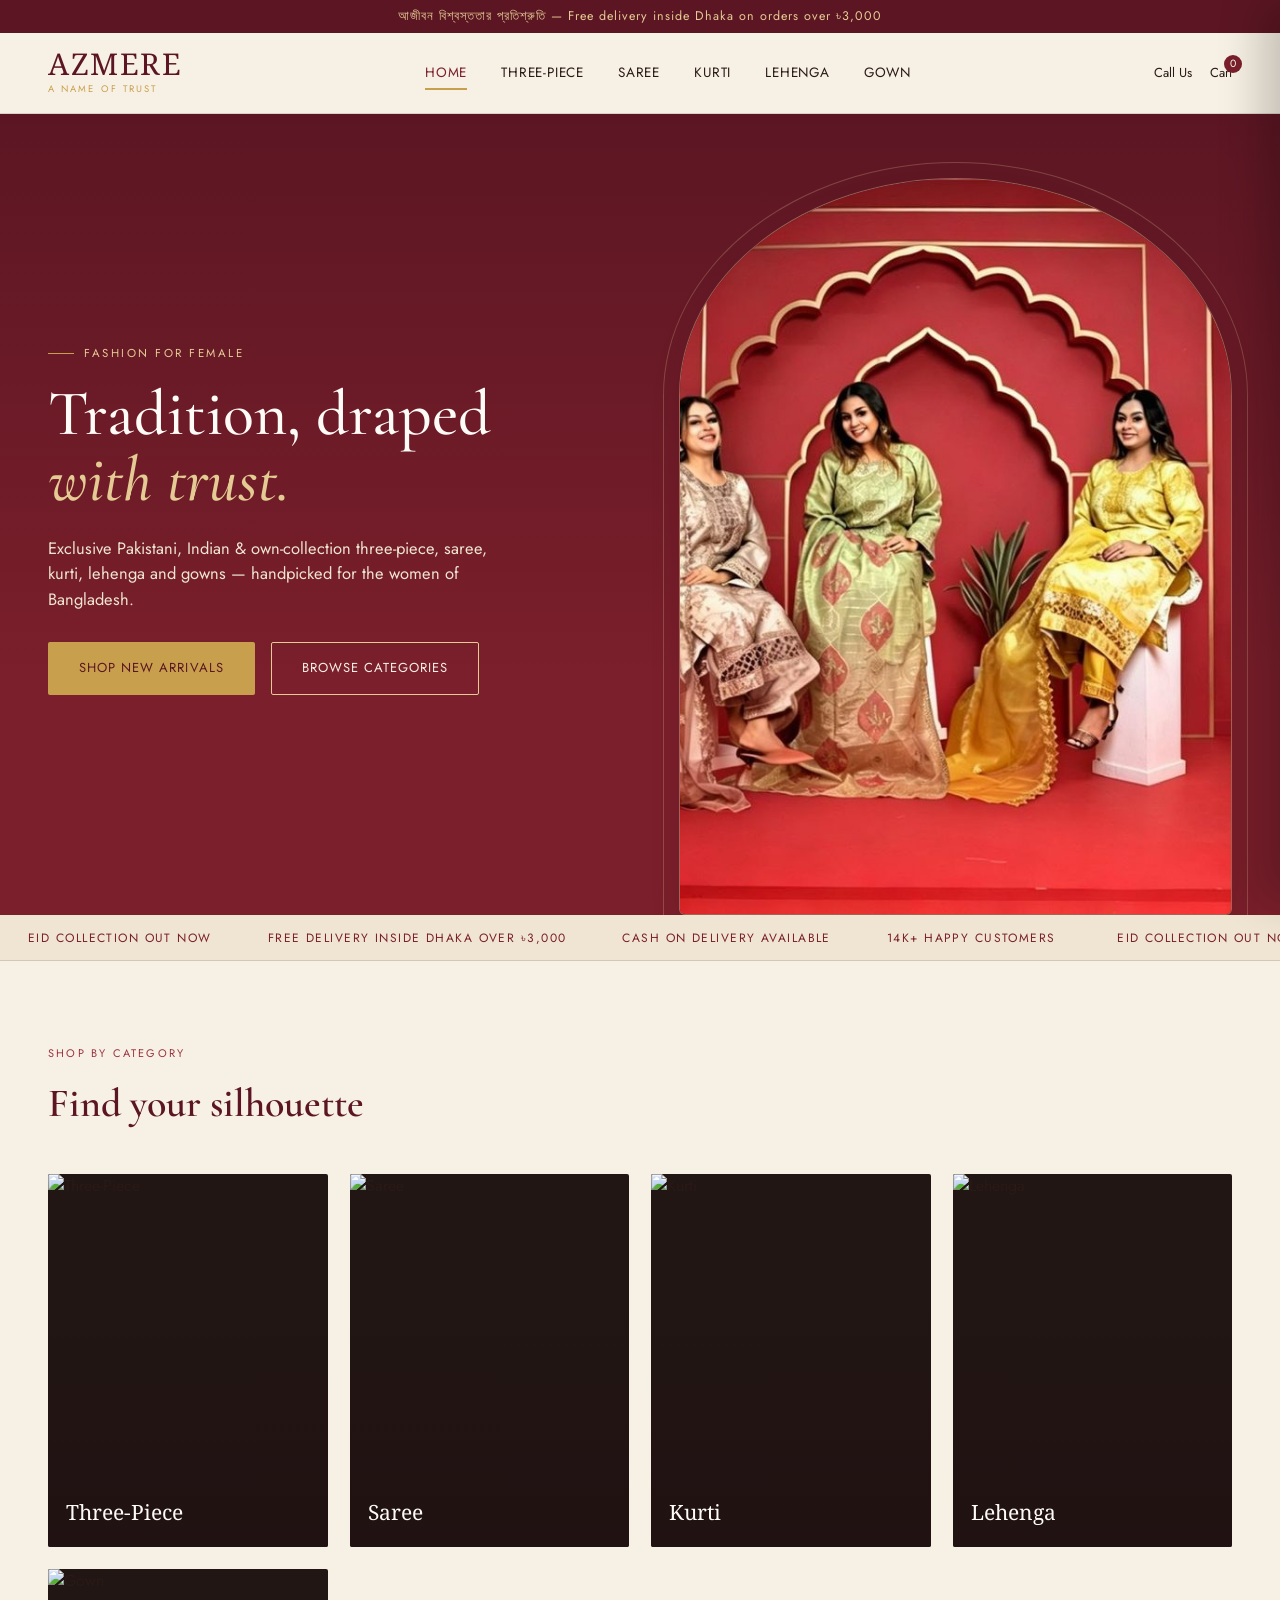
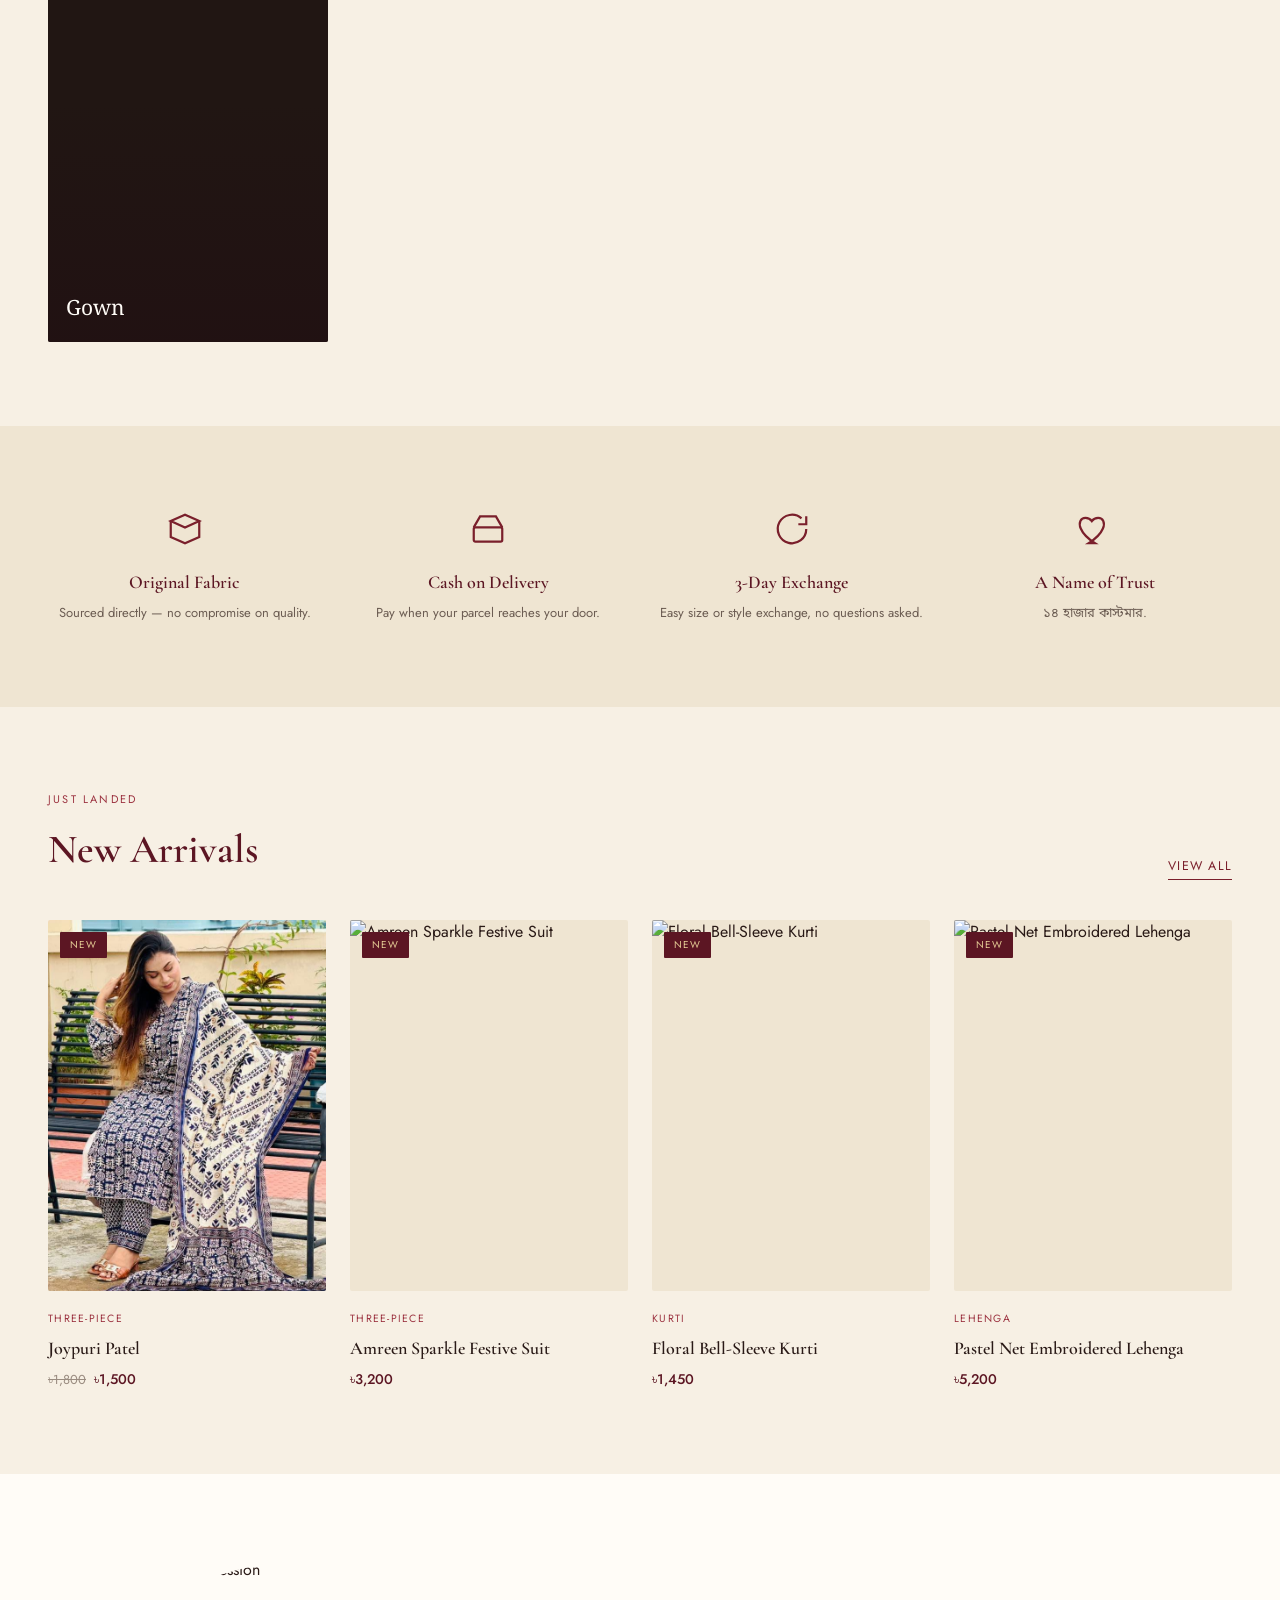
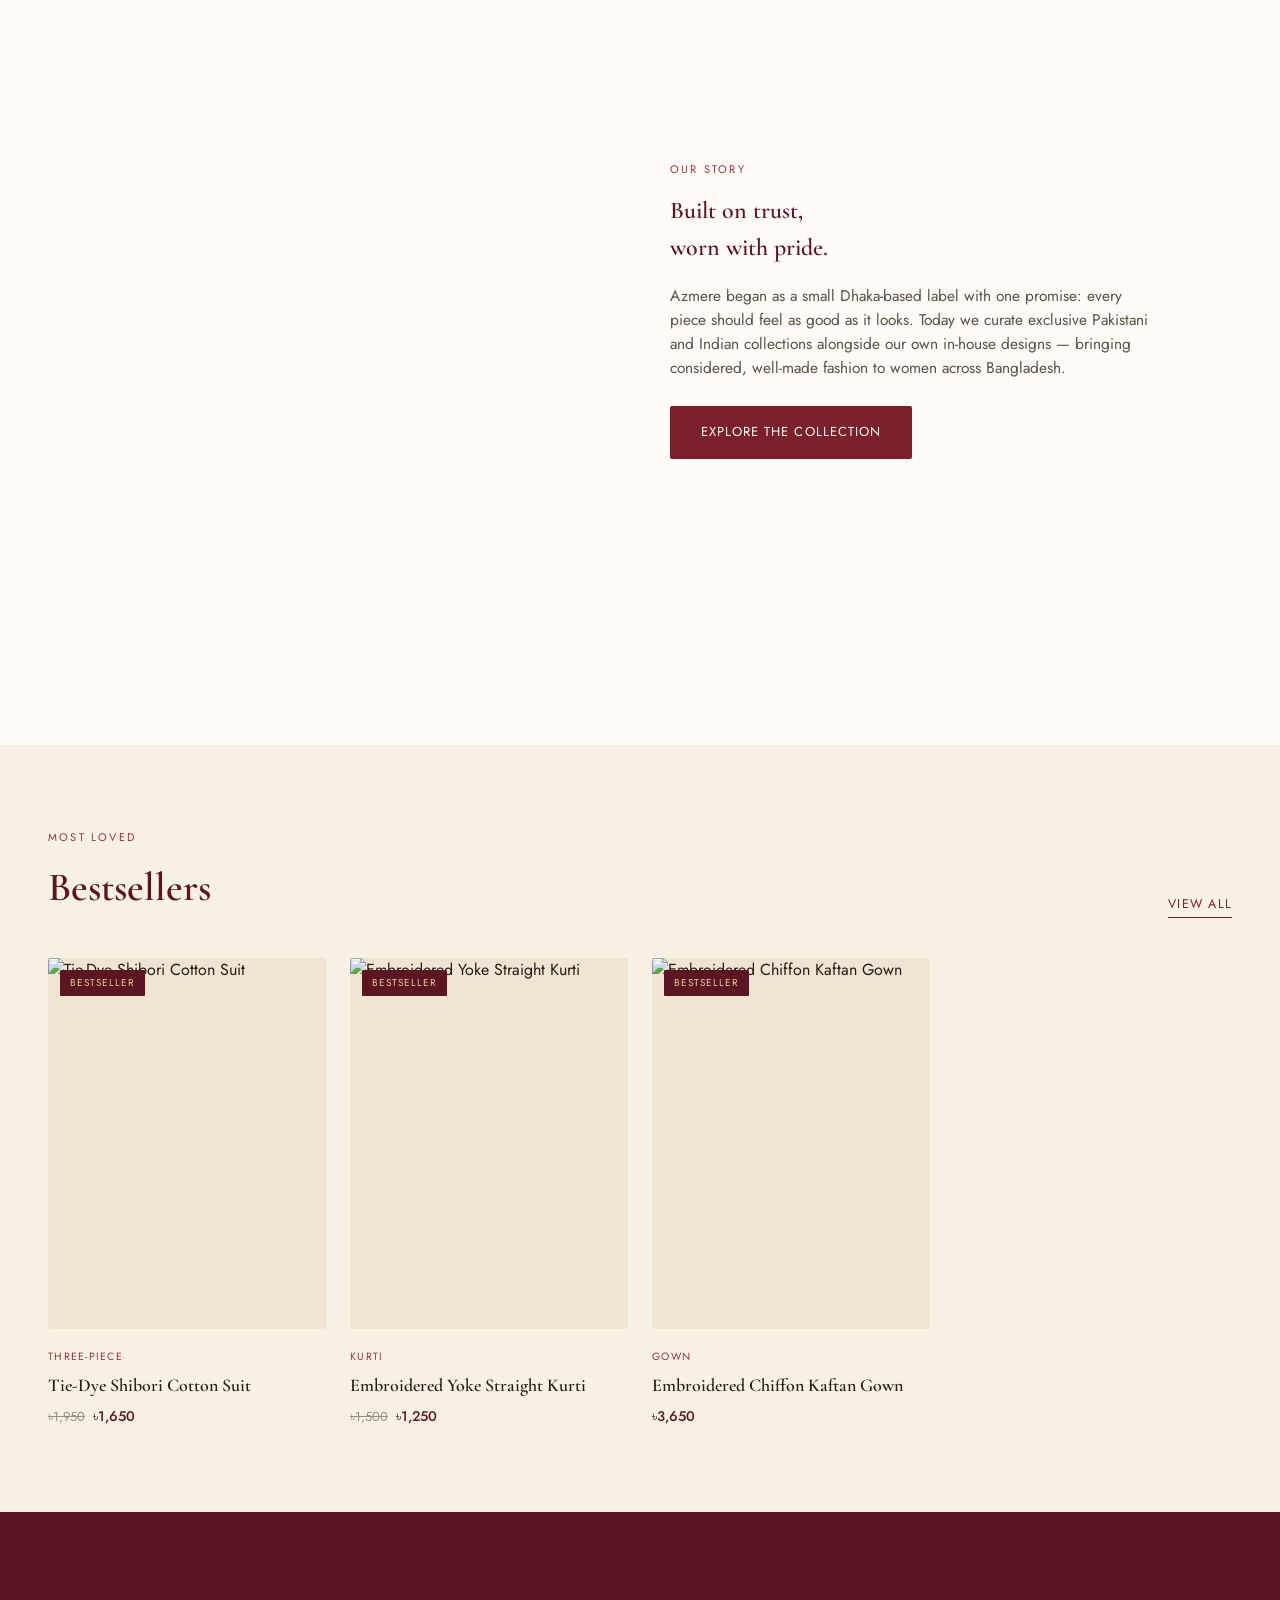
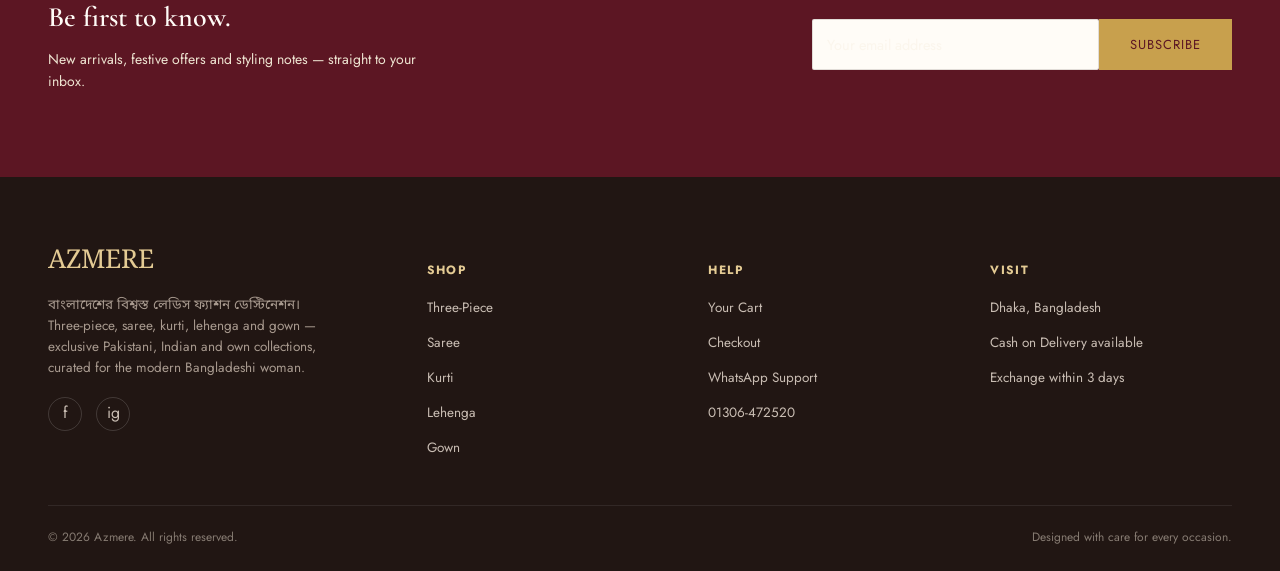
==== commit 30f91844: "index.html" ====
--- a/index.html
+++ b/index.html
@@ -64,7 +64,7 @@
     <div class="trust-item">
       <svg class="trust-icon" viewBox="0 0 24 24" fill="none" stroke="currentColor" stroke-width="1.4"><path d="M12 21s-7-4.5-9-9.3C1.4 8 3 5 6 5c2 0 3.5 1.3 4 2 .5-.7 2-2 4-2 3 0 4.6 3 3 6.7-2 4.8-9 9.3-9 9.3z"/></svg>
       <h4>A Name of Trust</h4>
-      <p>14,000+ customers across Bangladesh.</p>
+      <p>১৪ হাজার কাস্টমার.</p>
     </div>
   </div>
 </section>
